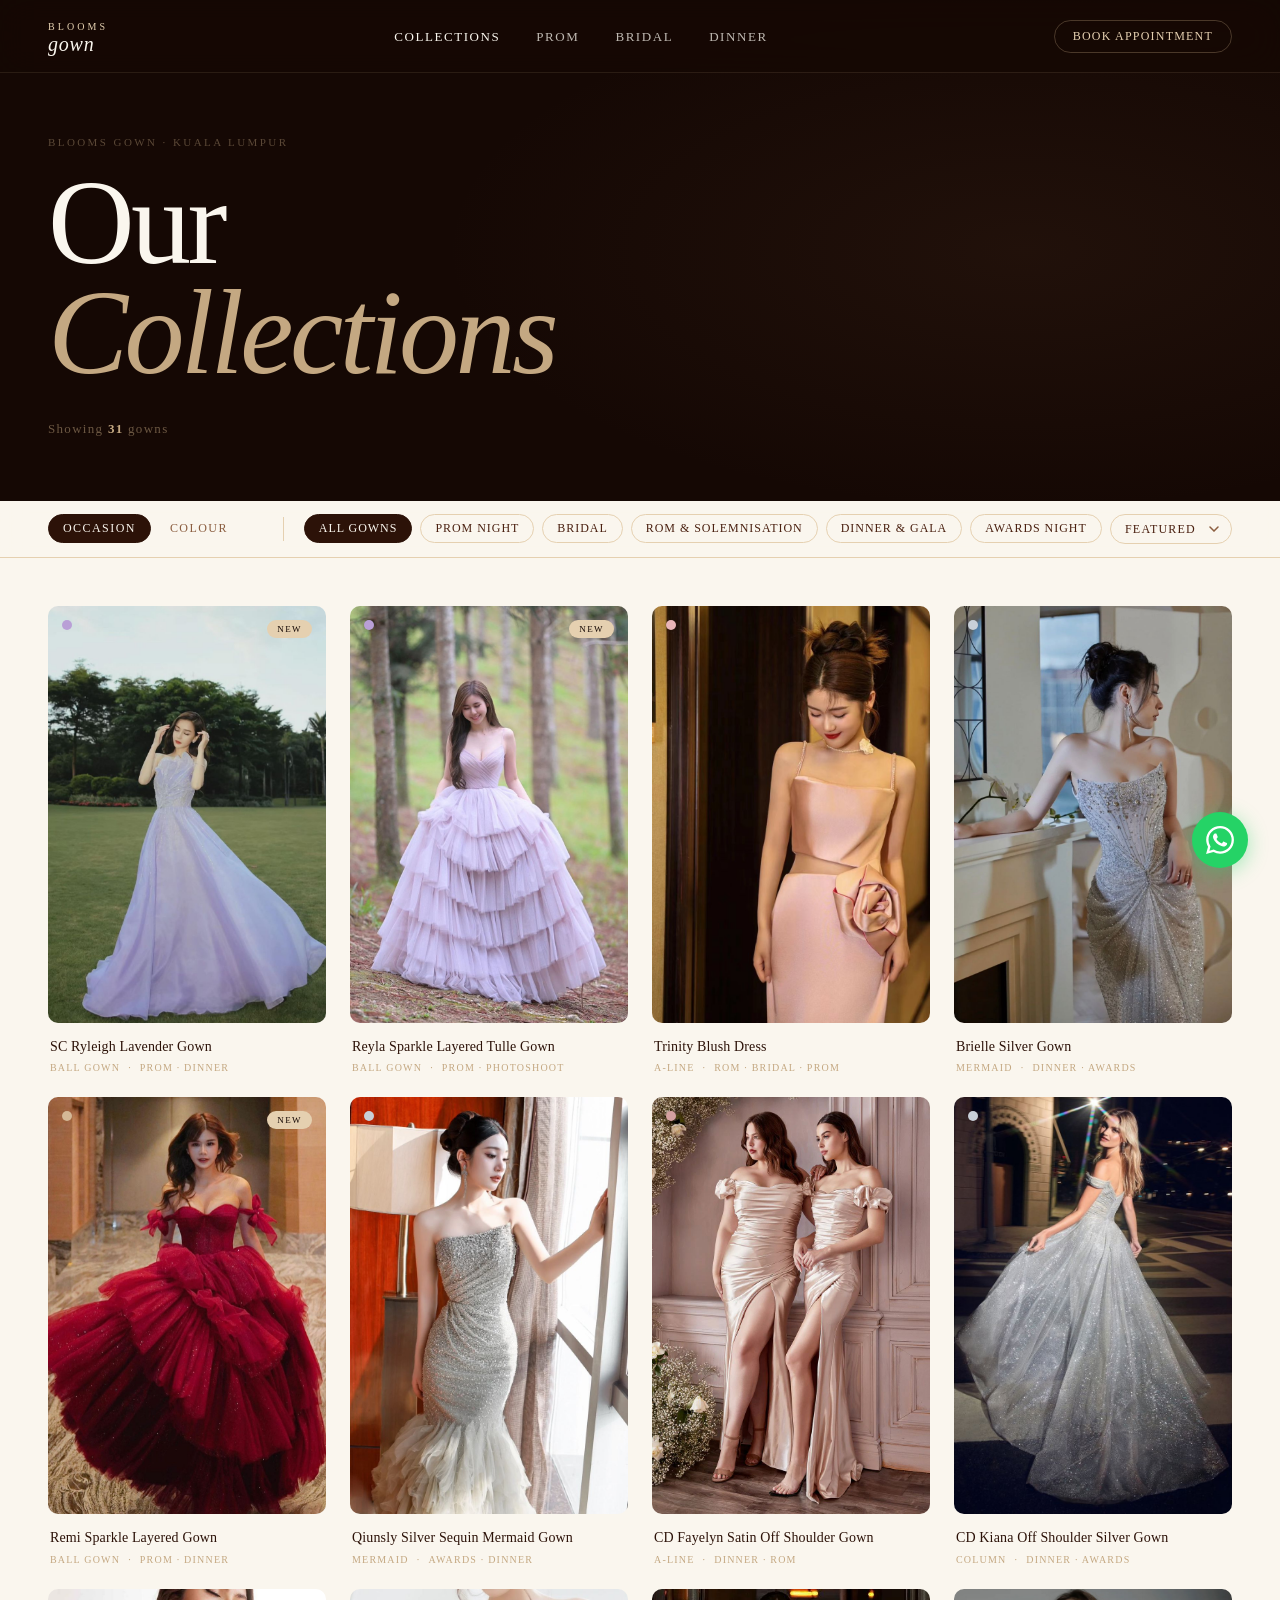
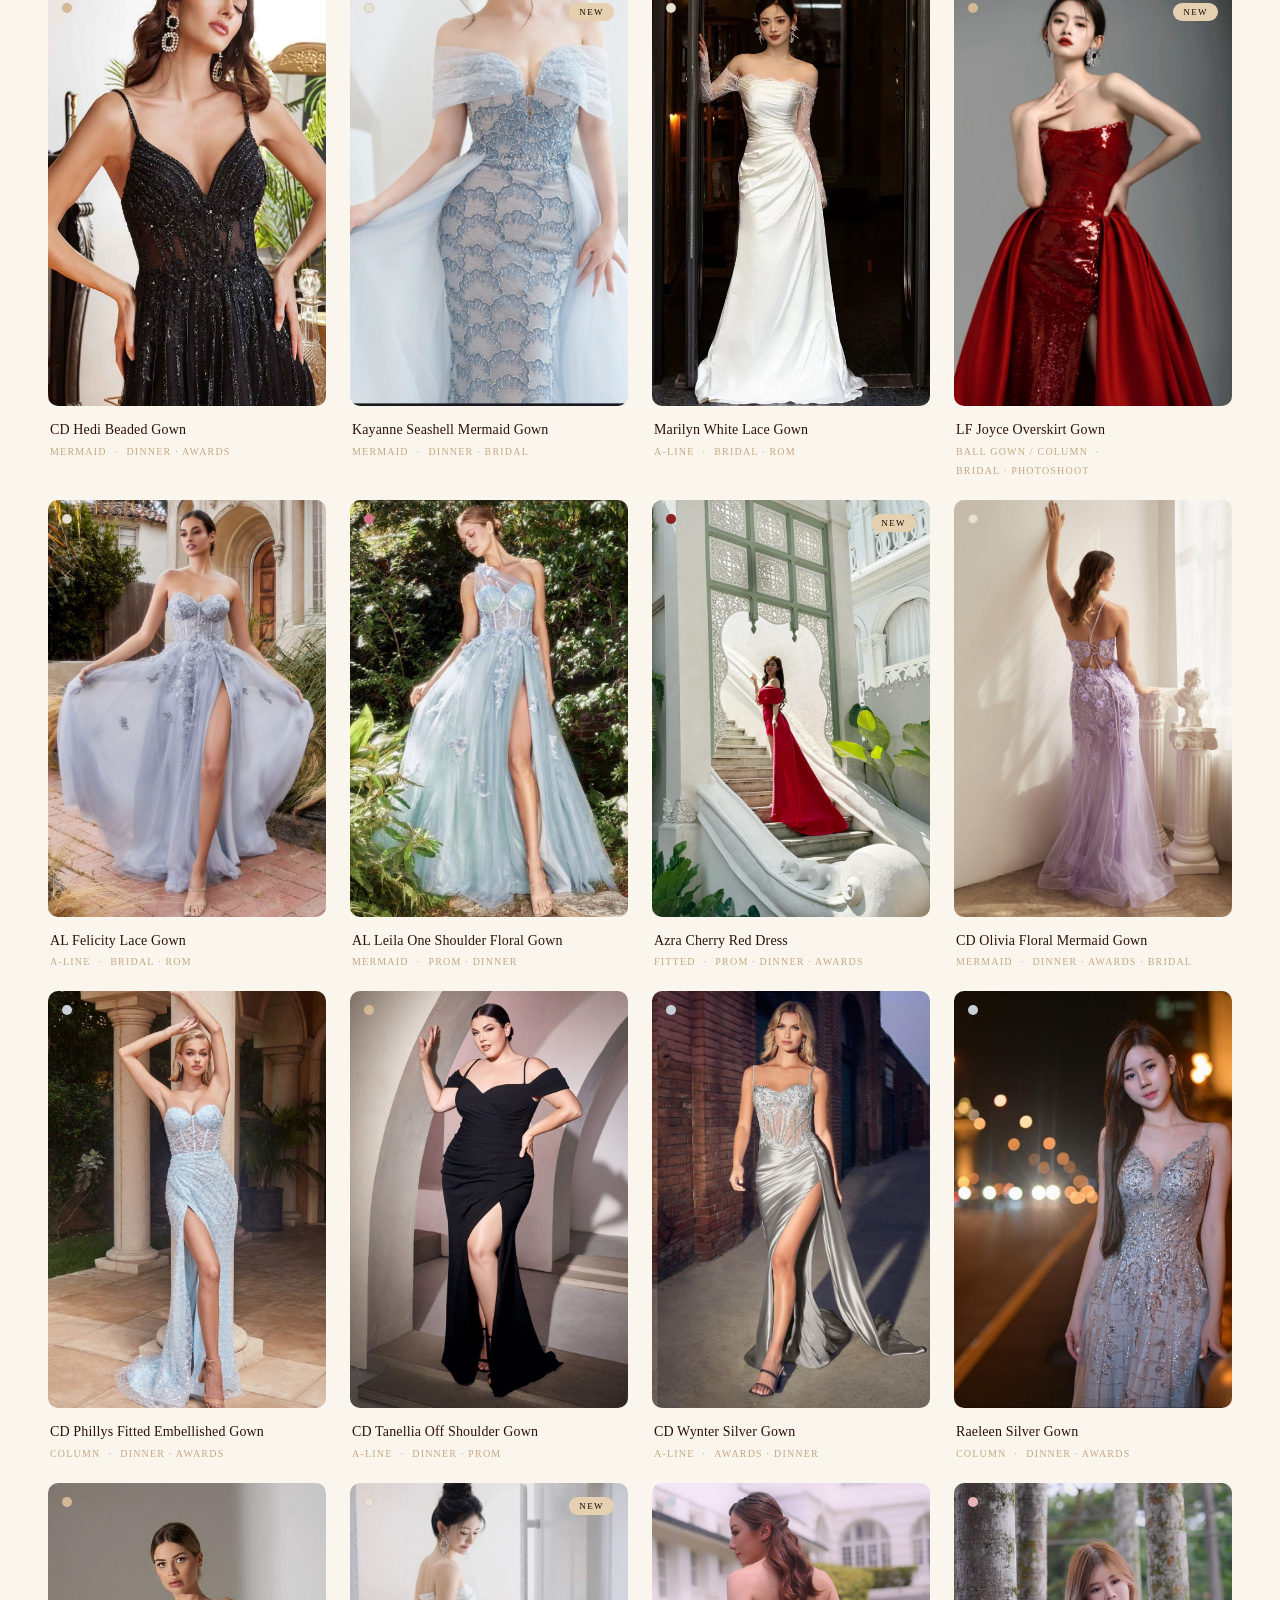
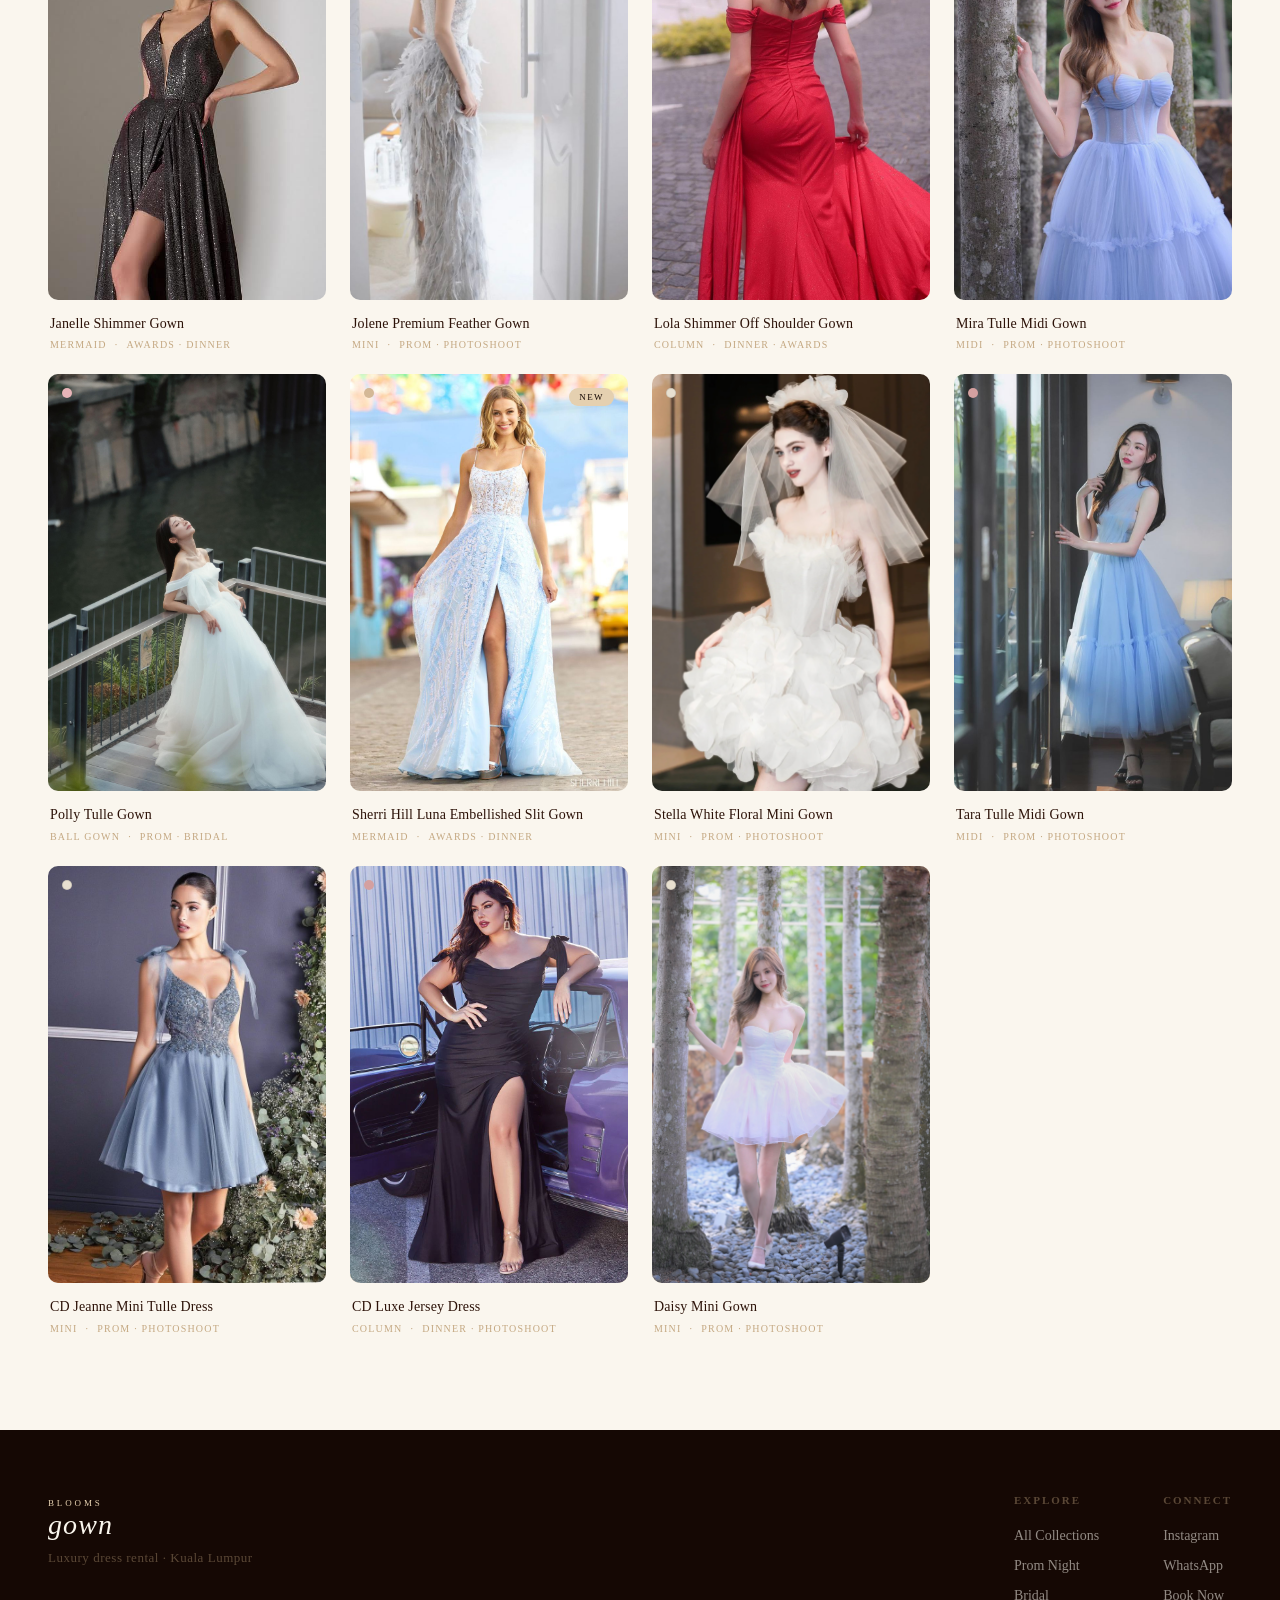
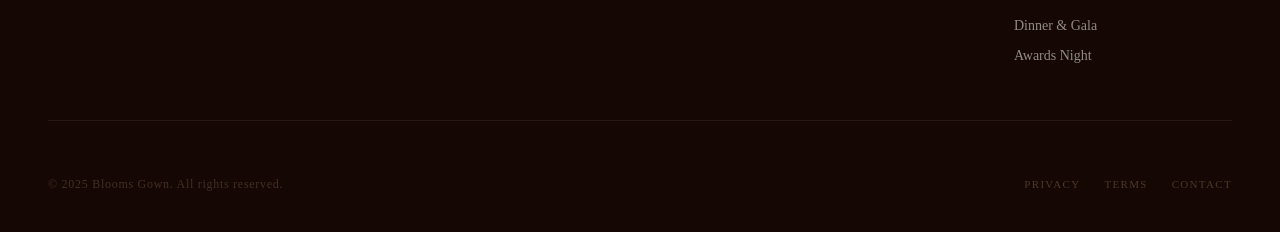
==== collections.html @ 6357ce5d "Launch Blooms Gown website — full rebuild - Complete 3-page website: index, collections, product - 3" ====
<!DOCTYPE html>
<html lang="en">
<head>
  <meta charset="UTF-8">
  <meta name="viewport" content="width=device-width, initial-scale=1.0">
  <title>Collections — Blooms Gown</title>
  <meta name="description" content="Browse 400+ designer gowns for rental in Kuala Lumpur. Filter by occasion and colour. Prom, Bridal, ROM, Dinner, Awards & Photoshoot.">
  <link rel="preconnect" href="https://fonts.cdnfonts.com">
  <link href="https://fonts.cdnfonts.com/css/tex-gyre-termes" rel="stylesheet">
  <script src="data/products.js"></script>
  <style>
    *, *::before, *::after { box-sizing: border-box; margin: 0; padding: 0; }

    :root {
      --ivory: #FAF6EE;
      --cream: #F2E8D5;
      --sand: #E5D0B0;
      --taupe: #C4A882;
      --text: #1A0C06;
      --head: #2C1208;
      --sub: #4A2010;
      --accent: #8B5E40;
      --dark: #150804;
      --font: 'TeX Gyre Termes', 'Times New Roman', serif;
      --ease-snap: cubic-bezier(.16,1,.3,1);
      --ease-smooth: cubic-bezier(.4,0,.2,1);
      --nav-h: 72px;
    }

    html { scroll-behavior: smooth; }
    body { font-family: var(--font); background: var(--ivory); color: var(--text); overflow-x: hidden; -webkit-font-smoothing: antialiased; }
    img { display: block; max-width: 100%; }
    a { color: inherit; text-decoration: none; }
    button { font-family: var(--font); cursor: pointer; border: none; background: none; }
    ::-webkit-scrollbar { width: 4px; }
    ::-webkit-scrollbar-track { background: var(--dark); }
    ::-webkit-scrollbar-thumb { background: var(--accent); border-radius: 2px; }

    /* ═══════ NAV ═══════ */
    .nav {
      position: fixed; top: 0; left: 0; right: 0; z-index: 100;
      height: var(--nav-h);
      display: flex; align-items: center; justify-content: space-between;
      padding: 0 48px;
      background: rgba(21,8,4,0.88);
      backdrop-filter: blur(18px) saturate(1.4);
      -webkit-backdrop-filter: blur(18px) saturate(1.4);
      box-shadow: 0 1px 0 rgba(196,168,130,0.12);
    }
    .nav-logo { display: flex; flex-direction: column; line-height: 1; gap: 1px; }
    .nav-logo .logo-blooms { font-size: 14px; font-variant: small-caps; letter-spacing: 0.22em; color: var(--sand); text-transform: lowercase; }
    .nav-logo .logo-gown { font-size: 20px; font-style: italic; color: var(--ivory); letter-spacing: 0.04em; }
    .nav-links { display: flex; gap: 36px; list-style: none; }
    .nav-links a { font-size: 13px; letter-spacing: 0.12em; color: rgba(250,246,238,0.75); transition: color 0.25s; text-transform: uppercase; }
    .nav-links a:hover, .nav-links a.active { color: var(--ivory); }
    .nav-actions { display: flex; align-items: center; gap: 20px; }
    .nav-wa { display: flex; align-items: center; gap: 8px; font-size: 12px; letter-spacing: 0.1em; color: var(--sand); text-transform: uppercase; border: 1px solid rgba(196,168,130,0.3); padding: 8px 18px; border-radius: 100px; transition: all 0.3s var(--ease-smooth); }
    .nav-wa:hover { background: rgba(196,168,130,0.1); border-color: var(--taupe); color: var(--ivory); }
    .nav-burger { display: none; flex-direction: column; gap: 5px; padding: 8px; cursor: pointer; }
    .nav-burger span { display: block; width: 22px; height: 1.5px; background: var(--ivory); transition: all 0.35s var(--ease-snap); transform-origin: center; }
    .nav-burger.open span:nth-child(1) { transform: translateY(6.5px) rotate(45deg); }
    .nav-burger.open span:nth-child(2) { opacity: 0; transform: scaleX(0); }
    .nav-burger.open span:nth-child(3) { transform: translateY(-6.5px) rotate(-45deg); }

    /* DRAWER */
    .drawer { position: fixed; inset: 0; z-index: 99; background: var(--dark); display: flex; flex-direction: column; justify-content: center; padding: 48px; opacity: 0; pointer-events: none; transition: opacity 0.45s var(--ease-snap); }
    .drawer.open { opacity: 1; pointer-events: all; }
    .drawer nav { display: flex; flex-direction: column; gap: 8px; }
    .drawer nav a { font-size: clamp(36px,7vw,64px); font-style: italic; color: var(--ivory); letter-spacing: -0.01em; line-height: 1.15; opacity: 0; transform: translateY(24px); transition: opacity 0.45s var(--ease-snap), transform 0.45s var(--ease-snap), color 0.2s; }
    .drawer nav a:hover { color: var(--taupe); }
    .drawer.open nav a { opacity: 1; transform: translateY(0); }
    .drawer.open nav a:nth-child(1) { transition-delay: 0.08s; }
    .drawer.open nav a:nth-child(2) { transition-delay: 0.13s; }
    .drawer.open nav a:nth-child(3) { transition-delay: 0.18s; }
    .drawer.open nav a:nth-child(4) { transition-delay: 0.23s; }
    .drawer.open nav a:nth-child(5) { transition-delay: 0.28s; }
    .drawer.open nav a:nth-child(6) { transition-delay: 0.33s; }
    .drawer-footer { position: absolute; bottom: 48px; left: 48px; font-size: 12px; letter-spacing: 0.15em; color: rgba(250,246,238,0.35); text-transform: uppercase; }

    /* ═══════ PAGE HEADER ═══════ */
    .page-header {
      padding-top: calc(var(--nav-h) + 64px);
      padding-bottom: 64px;
      padding-left: 48px;
      padding-right: 48px;
      background: var(--dark);
      position: relative;
      overflow: hidden;
    }
    .page-header::before {
      content: '';
      position: absolute;
      inset: 0;
      background: radial-gradient(ellipse 70% 80% at 80% 50%, rgba(139,94,64,0.1), transparent 65%);
      pointer-events: none;
    }
    .page-header-inner { position: relative; }
    .page-eyebrow { font-size: 11px; letter-spacing: 0.22em; text-transform: uppercase; color: rgba(196,168,130,0.4); margin-bottom: 20px; display: block; }
    .page-title { font-size: clamp(52px,10vw,120px); font-weight: 400; color: var(--ivory); letter-spacing: -0.03em; line-height: 0.92; }
    .page-title .line { overflow: hidden; display: block; }
    .page-title .line-inner { display: block; animation: lineReveal 0.9s var(--ease-snap) forwards; }
    .page-title .line:nth-child(1) .line-inner { animation-delay: 0.1s; }
    .page-title .line:nth-child(2) .line-inner { animation-delay: 0.22s; font-style: italic; color: var(--taupe); }
    @keyframes lineReveal { from { transform: translateY(110%); } to { transform: translateY(0); } }

    .page-header-meta {
      display: flex;
      align-items: center;
      justify-content: space-between;
      margin-top: 32px;
    }
    .count-display { font-size: 13px; letter-spacing: 0.1em; color: rgba(196,168,130,0.5); }
    .count-display strong { color: var(--taupe); }

    /* ═══════ FILTER BAR ═══════ */
    .filter-bar {
      position: sticky;
      top: var(--nav-h);
      z-index: 50;
      background: rgba(250,246,238,0.95);
      backdrop-filter: blur(12px);
      -webkit-backdrop-filter: blur(12px);
      border-bottom: 1px solid var(--sand);
      padding: 0 48px;
    }

    .filter-inner {
      display: flex;
      align-items: center;
      gap: 0;
      height: 56px;
      overflow-x: auto;
      scrollbar-width: none;
    }
    .filter-inner::-webkit-scrollbar { display: none; }

    .filter-axis {
      display: flex;
      align-items: center;
      gap: 4px;
      margin-right: 20px;
      flex-shrink: 0;
    }
    .axis-btn {
      font-size: 12px;
      letter-spacing: 0.12em;
      text-transform: uppercase;
      color: var(--accent);
      padding: 6px 14px;
      border-radius: 100px;
      background: transparent;
      border: 1px solid transparent;
      cursor: pointer;
      transition: all 0.25s var(--ease-smooth);
      font-family: var(--font);
    }
    .axis-btn.active {
      background: var(--head);
      color: var(--ivory);
      border-color: var(--head);
    }

    .filter-divider { width: 1px; height: 24px; background: var(--sand); margin: 0 20px; flex-shrink: 0; }

    .filter-chips {
      display: flex;
      gap: 8px;
      align-items: center;
      flex: 1;
      overflow-x: auto;
      scrollbar-width: none;
    }
    .filter-chips::-webkit-scrollbar { display: none; }

    .chip {
      display: flex;
      align-items: center;
      gap: 6px;
      font-size: 12px;
      letter-spacing: 0.08em;
      text-transform: uppercase;
      color: var(--sub);
      padding: 6px 14px;
      border-radius: 100px;
      background: transparent;
      border: 1px solid var(--sand);
      cursor: pointer;
      white-space: nowrap;
      font-family: var(--font);
      transition: all 0.25s var(--ease-smooth);
    }
    .chip:hover { border-color: var(--taupe); color: var(--head); }
    .chip.active { background: var(--head); color: var(--ivory); border-color: var(--head); }

    .chip-dot { width: 8px; height: 8px; border-radius: 50%; flex-shrink: 0; }

    .filter-sort {
      margin-left: auto;
      flex-shrink: 0;
    }
    .sort-select {
      font-family: var(--font);
      font-size: 12px;
      letter-spacing: 0.1em;
      text-transform: uppercase;
      color: var(--sub);
      background: transparent;
      border: 1px solid var(--sand);
      border-radius: 100px;
      padding: 7px 32px 7px 14px;
      cursor: pointer;
      appearance: none;
      -webkit-appearance: none;
      background-image: url("data:image/svg+xml,%3Csvg xmlns='http://www.w3.org/2000/svg' width='10' height='6' viewBox='0 0 10 6'%3E%3Cpath d='M1 1l4 4 4-4' stroke='%238B5E40' stroke-width='1.5' fill='none' stroke-linecap='round'/%3E%3C/svg%3E");
      background-repeat: no-repeat;
      background-position: right 12px center;
      transition: border-color 0.2s;
    }
    .sort-select:focus { outline: none; border-color: var(--taupe); }

    /* ═══════ COLLECTION GRID ═══════ */
    .collection-section { padding: 48px 48px 96px; }

    .product-grid {
      display: grid;
      grid-template-columns: repeat(4, 1fr);
      gap: 24px;
    }

    .product-card {
      display: block;
      cursor: pointer;
      transition: opacity 0.5s var(--ease-smooth), transform 0.5s var(--ease-smooth);
    }
    .product-card.dimmed { opacity: 0.38; }
    .product-card.entering { animation: cardEnter 0.6s var(--ease-snap) both; }
    @keyframes cardEnter { from { opacity: 0; transform: translateY(24px); } to { opacity: 1; transform: translateY(0); } }

    .card-img-wrap { position: relative; border-radius: 10px; overflow: hidden; aspect-ratio: 2/3; background: var(--sand); }
    .card-img { width: 100%; height: 100%; object-fit: cover; transition: transform 0.6s var(--ease-smooth); }
    .product-card:not(.dimmed):hover .card-img { transform: scale(1.05); }
    .card-overlay { position: absolute; inset: 0; background: rgba(21,8,4,0.5); display: flex; align-items: center; justify-content: center; opacity: 0; transition: opacity 0.35s var(--ease-smooth); }
    .product-card:not(.dimmed):hover .card-overlay { opacity: 1; }
    .card-overlay-text { font-size: 13px; letter-spacing: 0.12em; text-transform: uppercase; color: var(--ivory); }

    .card-dot { position: absolute; top: 14px; left: 14px; width: 10px; height: 10px; border-radius: 50%; }
    .co-lavender  { background: #b99fd6; }
    .co-blush     { background: #e8b4b8; }
    .co-silver    { background: #c8cfd8; }
    .co-champagne { background: #d4b896; }
    .co-pearl     { background: #e8e0d0; border: 1px solid rgba(0,0,0,0.1); }
    .co-dustypink { background: #d4a0a0; }
    .co-burgundy  { background: #8b2020; }
    .co-rose      { background: #d4708a; }
    .co-floral    { background: linear-gradient(135deg,#e8b4b8,#d4708a); }

    .card-badge { position: absolute; top: 14px; right: 14px; font-size: 9px; letter-spacing: 0.16em; text-transform: uppercase; color: var(--dark); background: var(--sand); padding: 4px 10px; border-radius: 100px; }
    .card-meta { padding: 14px 2px 0; }
    .card-name { font-size: 14px; color: var(--head); letter-spacing: 0.01em; line-height: 1.4; margin-bottom: 6px; }
    .card-tags { display: flex; gap: 8px; flex-wrap: wrap; }
    .card-tag { font-size: 10px; letter-spacing: 0.12em; text-transform: uppercase; color: var(--taupe); }

    /* empty state */
    .empty-state { grid-column: 1/-1; text-align: center; padding: 80px 20px; }
    .empty-state h3 { font-size: 24px; color: var(--head); font-weight: 400; margin-bottom: 12px; }
    .empty-state p { font-size: 15px; font-style: italic; color: var(--accent); }

    /* ═══════ FOOTER ═══════ */
    .footer { background: var(--dark); padding: 64px 48px 40px; }
    .footer-top { display: flex; align-items: flex-start; justify-content: space-between; gap: 40px; margin-bottom: 56px; padding-bottom: 56px; border-bottom: 1px solid rgba(196,168,130,0.1); }
    .footer-logo .logo-blooms { display: block; font-size: 13px; font-variant: small-caps; letter-spacing: 0.22em; color: var(--sand); text-transform: lowercase; }
    .footer-logo .logo-gown { display: block; font-size: 28px; font-style: italic; color: var(--ivory); letter-spacing: 0.04em; line-height: 1.1; }
    .footer-tagline { font-size: 13px; color: rgba(196,168,130,0.4); margin-top: 10px; letter-spacing: 0.04em; }
    .footer-links { display: flex; gap: 64px; }
    .footer-col h4 { font-size: 11px; letter-spacing: 0.18em; text-transform: uppercase; color: rgba(196,168,130,0.4); margin-bottom: 20px; }
    .footer-col ul { list-style: none; display: flex; flex-direction: column; gap: 12px; }
    .footer-col ul a { font-size: 14px; color: rgba(250,246,238,0.55); transition: color 0.2s; }
    .footer-col ul a:hover { color: var(--ivory); }
    .footer-bottom { display: flex; align-items: center; justify-content: space-between; gap: 20px; }
    .footer-copy { font-size: 12px; color: rgba(196,168,130,0.25); letter-spacing: 0.06em; }
    .footer-bottom-links { display: flex; gap: 24px; }
    .footer-bottom-links a { font-size: 11px; letter-spacing: 0.12em; text-transform: uppercase; color: rgba(196,168,130,0.3); transition: color 0.2s; }
    .footer-bottom-links a:hover { color: var(--taupe); }

    /* ═══════ WA FLOAT ═══════ */
    .wa-float { position: fixed; bottom: 32px; right: 32px; z-index: 90; width: 56px; height: 56px; border-radius: 50%; background: #25D366; display: flex; align-items: center; justify-content: center; box-shadow: 0 4px 20px rgba(37,211,102,0.4); transition: transform 0.3s var(--ease-snap), box-shadow 0.3s var(--ease-snap); }
    .wa-float:hover { transform: scale(1.1) translateY(-2px); box-shadow: 0 8px 28px rgba(37,211,102,0.5); }
    .wa-float svg { width: 28px; height: 28px; fill: white; }

    /* ═══════ RESPONSIVE ═══════ */
    @media (max-width: 1200px) { .product-grid { grid-template-columns: repeat(3,1fr); } }
    @media (max-width: 1024px) { .product-grid { grid-template-columns: repeat(3,1fr); } }
    @media (max-width: 768px) {
      :root { --nav-h: 60px; }
      .nav { padding: 0 20px; }
      .nav-links, .nav-wa { display: none; }
      .nav-burger { display: flex; }
      .page-header { padding-left: 20px; padding-right: 20px; }
      .filter-bar { padding: 0 20px; }
      .collection-section { padding: 32px 20px 64px; }
      .product-grid { grid-template-columns: repeat(2,1fr); gap: 12px; }
      .footer { padding: 48px 20px 32px; }
      .footer-top { flex-direction: column; }
      .footer-links { flex-direction: column; gap: 32px; }
      .footer-bottom { flex-direction: column; align-items: flex-start; }
    }
    @media (max-width: 480px) {
      .product-grid { grid-template-columns: repeat(2,1fr); gap: 10px; }
    }
  </style>
</head>
<body>

  <!-- NAV -->
  <header class="nav" id="nav" role="banner">
    <a href="index.html" class="nav-logo" aria-label="Blooms Gown Home">
      <span class="logo-blooms">Blooms</span>
      <span class="logo-gown">gown</span>
    </a>
    <ul class="nav-links">
      <li><a href="collections.html" class="active">Collections</a></li>
      <li><a href="collections.html?occasion=prom">Prom</a></li>
      <li><a href="collections.html?occasion=bridal">Bridal</a></li>
      <li><a href="collections.html?occasion=dinner">Dinner</a></li>
    </ul>
    <div class="nav-actions">
      <a href="https://wa.link/bloomsgown" target="_blank" rel="noopener" class="nav-wa">Book Appointment</a>
      <button class="nav-burger" id="navBurger" aria-label="Open menu" aria-expanded="false">
        <span></span><span></span><span></span>
      </button>
    </div>
  </header>

  <!-- DRAWER -->
  <div class="drawer" id="drawer" role="dialog" aria-label="Navigation menu">
    <nav>
      <a href="collections.html">Collections</a>
      <a href="collections.html?occasion=prom">Prom Night</a>
      <a href="collections.html?occasion=bridal">Bridal</a>
      <a href="collections.html?occasion=dinner">Dinner &amp; Gala</a>
      <a href="collections.html?occasion=awards">Awards Night</a>
      <a href="https://wa.link/bloomsgown" target="_blank" rel="noopener">Book Appointment &#8599;</a>
    </nav>
    <p class="drawer-footer">Blooms Gown · Kuala Lumpur</p>
  </div>

  <!-- PAGE HEADER -->
  <section class="page-header" aria-labelledby="page-title">
    <div class="page-header-inner">
      <span class="page-eyebrow">Blooms Gown · Kuala Lumpur</span>
      <h1 class="page-title" id="page-title">
        <span class="line"><span class="line-inner">Our</span></span>
        <span class="line"><span class="line-inner">Collections</span></span>
      </h1>
      <div class="page-header-meta">
        <p class="count-display" id="countDisplay">Showing <strong id="countNum">31</strong> gowns</p>
      </div>
    </div>
  </section>

  <!-- FILTER BAR -->
  <div class="filter-bar" role="search" aria-label="Filter gowns">
    <div class="filter-inner">
      <!-- Axis Tabs -->
      <div class="filter-axis">
        <button class="axis-btn active" data-axis="occasion" aria-pressed="true">Occasion</button>
        <button class="axis-btn" data-axis="colour" aria-pressed="false">Colour</button>
      </div>

      <div class="filter-divider" aria-hidden="true"></div>

      <!-- Occasion Chips -->
      <div class="filter-chips" id="occasionChips" role="group" aria-label="Filter by occasion">
        <button class="chip active" data-occasion="all">All Gowns</button>
        <button class="chip" data-occasion="prom">Prom Night</button>
        <button class="chip" data-occasion="bridal">Bridal</button>
        <button class="chip" data-occasion="rom">ROM &amp; Solemnisation</button>
        <button class="chip" data-occasion="dinner">Dinner &amp; Gala</button>
        <button class="chip" data-occasion="awards">Awards Night</button>
        <button class="chip" data-occasion="photoshoot">Photoshoot</button>
      </div>

      <!-- Colour Chips (hidden initially) -->
      <div class="filter-chips" id="colourChips" role="group" aria-label="Filter by colour" style="display:none">
        <button class="chip active" data-colour="all">All</button>
        <button class="chip" data-colour="lavender"><span class="chip-dot" style="background:#b99fd6"></span>Lavender</button>
        <button class="chip" data-colour="silver"><span class="chip-dot" style="background:#c8cfd8"></span>Silver</button>
        <button class="chip" data-colour="blush"><span class="chip-dot" style="background:#e8b4b8"></span>Blush</button>
        <button class="chip" data-colour="champagne"><span class="chip-dot" style="background:#d4b896"></span>Champagne</button>
        <button class="chip" data-colour="pearl"><span class="chip-dot" style="background:#e8e0d0;border:1px solid rgba(0,0,0,0.15)"></span>White &amp; Pearl</button>
        <button class="chip" data-colour="burgundy"><span class="chip-dot" style="background:#8b2020"></span>Red</button>
        <button class="chip" data-colour="floral"><span class="chip-dot" style="background:linear-gradient(135deg,#e8b4b8,#d4708a)"></span>Floral</button>
        <button class="chip" data-colour="dustypink"><span class="chip-dot" style="background:#d4a0a0"></span>Dusty Rose</button>
      </div>

      <!-- Sort -->
      <div class="filter-sort">
        <select class="sort-select" id="sortSelect" aria-label="Sort gowns">
          <option value="featured">Featured</option>
          <option value="new">New First</option>
          <option value="az">A – Z</option>
          <option value="za">Z – A</option>
        </select>
      </div>
    </div>
  </div>

  <!-- COLLECTION GRID -->
  <main>
    <section class="collection-section">
      <div class="product-grid" id="productGrid" aria-label="Gown collection"></div>
    </section>
  </main>

  <!-- FOOTER -->
  <footer class="footer" role="contentinfo">
    <div class="footer-top">
      <div>
        <a href="index.html" class="footer-logo" aria-label="Blooms Gown">
          <span class="logo-blooms">Blooms</span>
          <span class="logo-gown">gown</span>
        </a>
        <p class="footer-tagline">Luxury dress rental · Kuala Lumpur</p>
      </div>
      <div class="footer-links">
        <div class="footer-col">
          <h4>Explore</h4>
          <ul>
            <li><a href="collections.html">All Collections</a></li>
            <li><a href="collections.html?occasion=prom">Prom Night</a></li>
            <li><a href="collections.html?occasion=bridal">Bridal</a></li>
            <li><a href="collections.html?occasion=dinner">Dinner &amp; Gala</a></li>
            <li><a href="collections.html?occasion=awards">Awards Night</a></li>
          </ul>
        </div>
        <div class="footer-col">
          <h4>Connect</h4>
          <ul>
            <li><a href="https://instagram.com/blooms.gown" target="_blank" rel="noopener">Instagram</a></li>
            <li><a href="https://wa.link/bloomsgown" target="_blank" rel="noopener">WhatsApp</a></li>
            <li><a href="https://wa.link/bloomsgown" target="_blank" rel="noopener">Book Now</a></li>
          </ul>
        </div>
      </div>
    </div>
    <div class="footer-bottom">
      <p class="footer-copy">&#169; 2025 Blooms Gown. All rights reserved.</p>
      <div class="footer-bottom-links">
        <a href="#">Privacy</a>
        <a href="#">Terms</a>
        <a href="https://wa.link/bloomsgown" target="_blank" rel="noopener">Contact</a>
      </div>
    </div>
  </footer>

  <!-- WA FLOAT -->
  <a href="https://wa.link/bloomsgown" target="_blank" rel="noopener" class="wa-float" aria-label="Chat on WhatsApp">
    <svg viewBox="0 0 24 24" xmlns="http://www.w3.org/2000/svg" aria-hidden="true">
      <path d="M17.472 14.382c-.297-.149-1.758-.867-2.03-.967-.273-.099-.471-.148-.67.15-.197.297-.767.966-.94 1.164-.173.199-.347.223-.644.075-.297-.15-1.255-.463-2.39-1.475-.883-.788-1.48-1.761-1.653-2.059-.173-.297-.018-.458.13-.606.134-.133.298-.347.446-.52.149-.174.198-.298.298-.497.099-.198.05-.371-.025-.52-.075-.149-.669-1.612-.916-2.207-.242-.579-.487-.5-.669-.51-.173-.008-.371-.01-.57-.01-.198 0-.52.074-.792.372-.272.297-1.04 1.016-1.04 2.479 0 1.462 1.065 2.875 1.213 3.074.149.198 2.096 3.2 5.077 4.487.709.306 1.262.489 1.694.625.712.227 1.36.195 1.871.118.571-.085 1.758-.719 2.006-1.413.248-.694.248-1.289.173-1.413-.074-.124-.272-.198-.57-.347m-5.421 7.403h-.004a9.87 9.87 0 01-5.031-1.378l-.361-.214-3.741.982.998-3.648-.235-.374a9.86 9.86 0 01-1.51-5.26c.001-5.45 4.436-9.884 9.888-9.884 2.64 0 5.122 1.03 6.988 2.898a9.825 9.825 0 012.893 6.994c-.003 5.45-4.437 9.884-9.885 9.884m8.413-18.297A11.815 11.815 0 0012.05 0C5.495 0 .16 5.335.157 11.892c0 2.096.547 4.142 1.588 5.945L.057 24l6.305-1.654a11.882 11.882 0 005.683 1.448h.005c6.554 0 11.89-5.335 11.893-11.893a11.821 11.821 0 00-3.48-8.413z"/>
    </svg>
  </a>

  <script>
    // ── DRAWER ──
    const burger = document.getElementById('navBurger');
    const drawer = document.getElementById('drawer');
    let drawerOpen = false;
    function toggleDrawer(s) {
      drawerOpen = s;
      burger.classList.toggle('open', s);
      drawer.classList.toggle('open', s);
      burger.setAttribute('aria-expanded', s);
      document.body.style.overflow = s ? 'hidden' : '';
    }
    burger.addEventListener('click', () => toggleDrawer(!drawerOpen));
    drawer.addEventListener('click', e => { if (e.target === drawer) toggleDrawer(false); });
    document.addEventListener('keydown', e => { if (e.key === 'Escape' && drawerOpen) toggleDrawer(false); });

    // ── STATE ──
    const occMap = { prom:'Prom', bridal:'Bridal', rom:'ROM', dinner:'Dinner', awards:'Awards', photoshoot:'Photoshoot' };
    let currentAxis = 'occasion';
    let activeOccasion = 'all';
    let activeColour = 'all';
    let currentSort = 'featured';

    // ── URL PARAMS ──
    const params = new URLSearchParams(window.location.search);
    const urlOcc = params.get('occasion');
    const urlColour = params.get('colour');
    if (urlOcc) { activeOccasion = urlOcc; }
    if (urlColour) { activeColour = urlColour; currentAxis = 'colour'; }

    // ── AXIS TABS ──
    const axisBtns = document.querySelectorAll('.axis-btn');
    const occasionChips = document.getElementById('occasionChips');
    const colourChips = document.getElementById('colourChips');

    axisBtns.forEach(btn => {
      btn.addEventListener('click', () => {
        currentAxis = btn.dataset.axis;
        axisBtns.forEach(b => { b.classList.remove('active'); b.setAttribute('aria-pressed','false'); });
        btn.classList.add('active');
        btn.setAttribute('aria-pressed','true');
        if (currentAxis === 'occasion') {
          occasionChips.style.display = 'flex';
          colourChips.style.display = 'none';
        } else {
          occasionChips.style.display = 'none';
          colourChips.style.display = 'flex';
        }
        renderGrid();
      });
    });

    // ── OCCASION CHIPS ──
    document.querySelectorAll('#occasionChips .chip').forEach(chip => {
      chip.addEventListener('click', () => {
        activeOccasion = chip.dataset.occasion;
        document.querySelectorAll('#occasionChips .chip').forEach(c => c.classList.remove('active'));
        chip.classList.add('active');
        renderGrid();
      });
    });

    // ── COLOUR CHIPS ──
    document.querySelectorAll('#colourChips .chip').forEach(chip => {
      chip.addEventListener('click', () => {
        activeColour = chip.dataset.colour;
        document.querySelectorAll('#colourChips .chip').forEach(c => c.classList.remove('active'));
        chip.classList.add('active');
        renderGrid();
      });
    });

    // ── SORT ──
    document.getElementById('sortSelect').addEventListener('change', e => {
      currentSort = e.target.value;
      renderGrid();
    });

    // ── FILTER LOGIC ──
    function isMatch(p) {
      if (currentAxis === 'occasion') {
        if (activeOccasion === 'all') return true;
        return p.occasions.includes(activeOccasion);
      } else {
        if (activeColour === 'all') return true;
        return p.colorKey === activeColour;
      }
    }

    function getSorted(products) {
      const arr = [...products];
      if (currentSort === 'new') return arr.sort((a,b) => (b.isNew?1:0) - (a.isNew?1:0) || a.order - b.order);
      if (currentSort === 'az') return arr.sort((a,b) => a.name.localeCompare(b.name));
      if (currentSort === 'za') return arr.sort((a,b) => b.name.localeCompare(a.name));
      return arr.sort((a,b) => a.order - b.order);
    }

    // ── RENDER ──
    const grid = document.getElementById('productGrid');
    const countNum = document.getElementById('countNum');

    function buildCard(p, matched) {
      const img = p.images[0] || '';
      const occ = p.occasions.map(k => occMap[k] || k).join(' · ');
      const a = document.createElement('a');
      a.className = 'product-card' + (matched ? '' : ' dimmed');
      a.href = 'product.html?id=' + p.id;
      a.dataset.id = p.id;
      a.setAttribute('aria-label', p.name);
      a.innerHTML =
        '<div class="card-img-wrap">' +
          '<img class="card-img" src="images/' + img + '" alt="' + p.name + '" loading="lazy">' +
          '<div class="card-dot ' + p.dot + '" aria-hidden="true"></div>' +
          (p.isNew ? '<span class="card-badge">New</span>' : '') +
          '<div class="card-overlay" aria-hidden="true"><span class="card-overlay-text">View Gown &#8594;</span></div>' +
        '</div>' +
        '<div class="card-meta">' +
          '<p class="card-name">' + p.name + '</p>' +
          '<div class="card-tags"><span class="card-tag">' + p.silhouette + '</span><span class="card-tag"> · </span><span class="card-tag">' + occ + '</span></div>' +
        '</div>';
      return a;
    }

    function renderGrid() {
      const sorted = getSorted(window.PRODUCTS);
      const matched = sorted.filter(p => isMatch(p));
      const unmatched = sorted.filter(p => !isMatch(p));

      // Update count
      countNum.textContent = matched.length;

      // Smart sort: matched first, then unmatched (dimmed)
      const ordered = [...matched, ...unmatched];

      // Animate reorder via DOM rebuild with stagger
      // Remove existing cards
      while (grid.firstChild) grid.removeChild(grid.firstChild);

      if (matched.length === 0) {
        const empty = document.createElement('div');
        empty.className = 'empty-state';
        empty.innerHTML = '<h3>No gowns found</h3><p>Try a different filter or browse all gowns.</p>';
        grid.appendChild(empty);
        return;
      }

      ordered.forEach((p, i) => {
        const isMatched = matched.includes(p);
        const card = buildCard(p, isMatched);
        if (isMatched) {
          card.style.animationDelay = (i * 0.04) + 's';
          card.classList.add('entering');
        }
        grid.appendChild(card);
      });
    }

    // ── INIT ──
    // Apply URL params to UI
    if (urlOcc) {
      document.querySelectorAll('#occasionChips .chip').forEach(c => {
        c.classList.toggle('active', c.dataset.occasion === urlOcc);
      });
    }
    if (urlColour) {
      currentAxis = 'colour';
      axisBtns.forEach(b => {
        b.classList.toggle('active', b.dataset.axis === 'colour');
        b.setAttribute('aria-pressed', b.dataset.axis === 'colour' ? 'true' : 'false');
      });
      occasionChips.style.display = 'none';
      colourChips.style.display = 'flex';
      document.querySelectorAll('#colourChips .chip').forEach(c => {
        c.classList.toggle('active', c.dataset.colour === urlColour);
      });
    }

    renderGrid();
  </script>
</body>
</html>
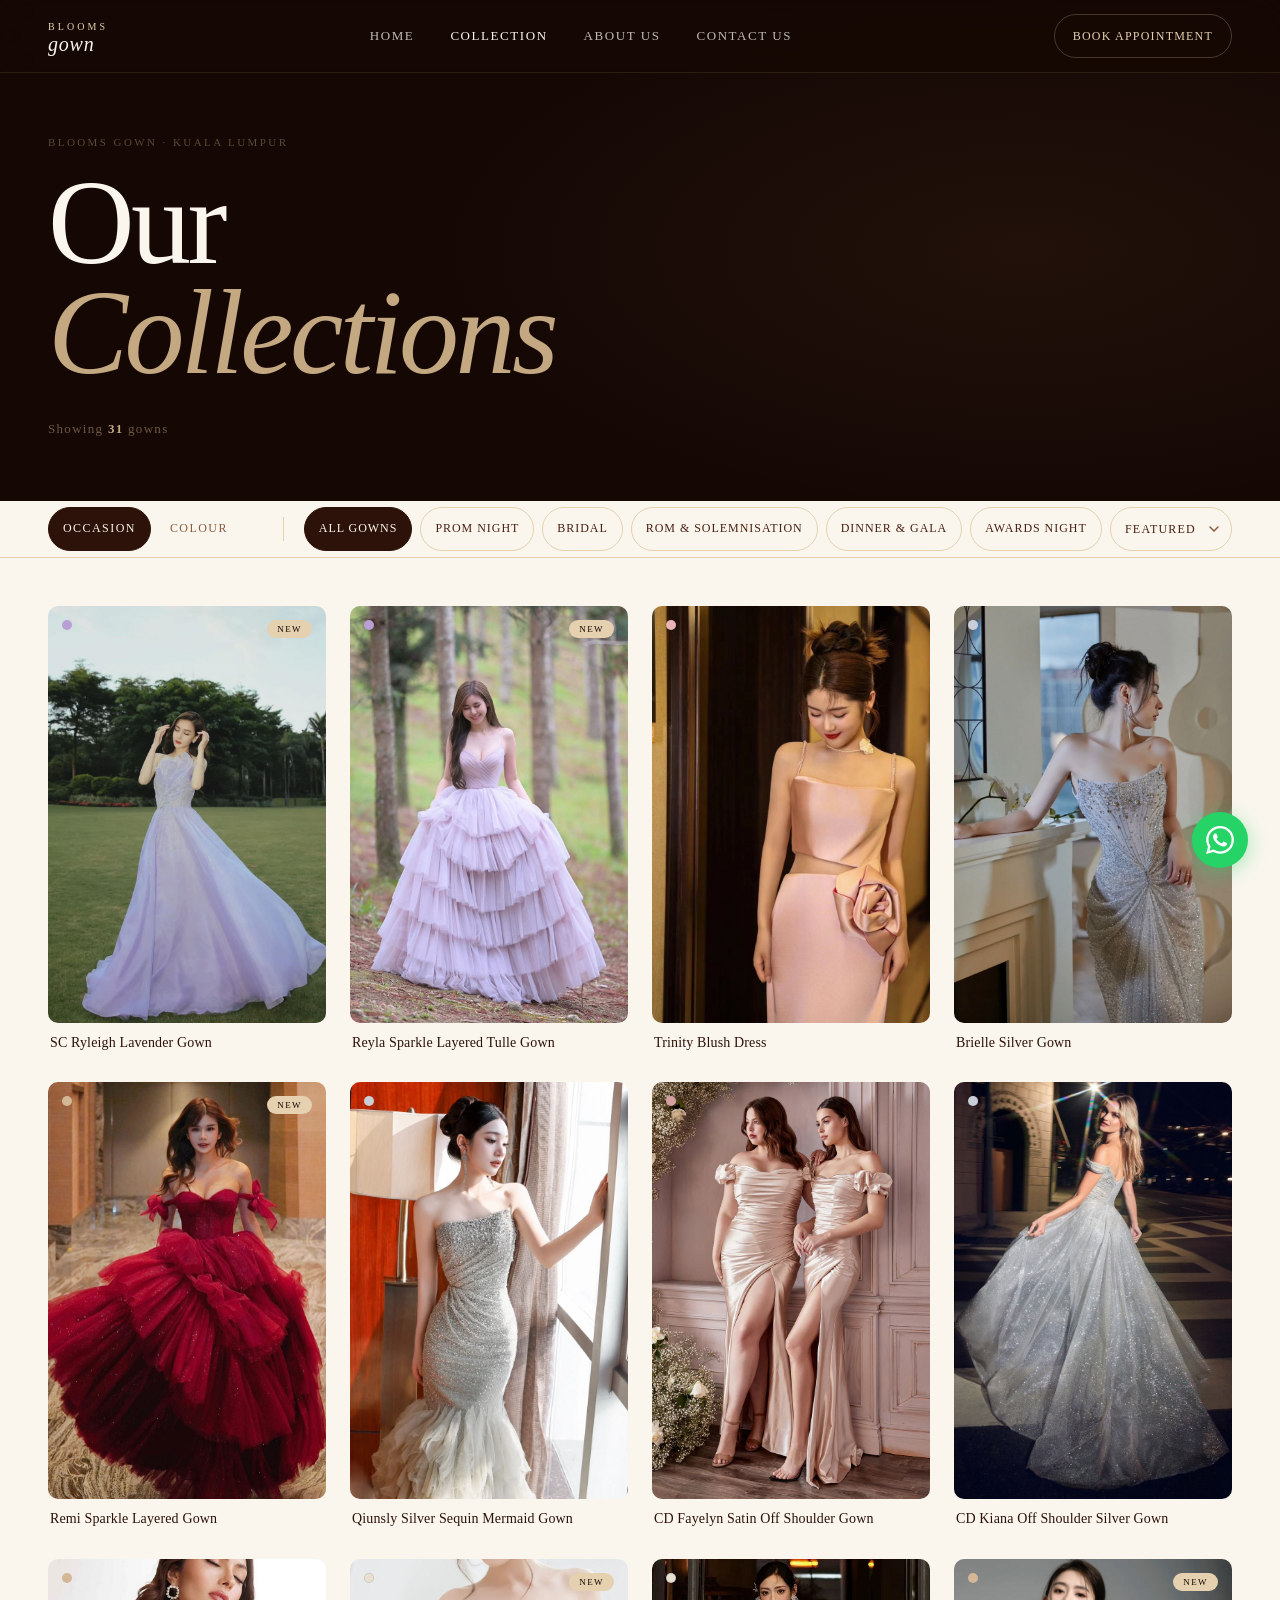
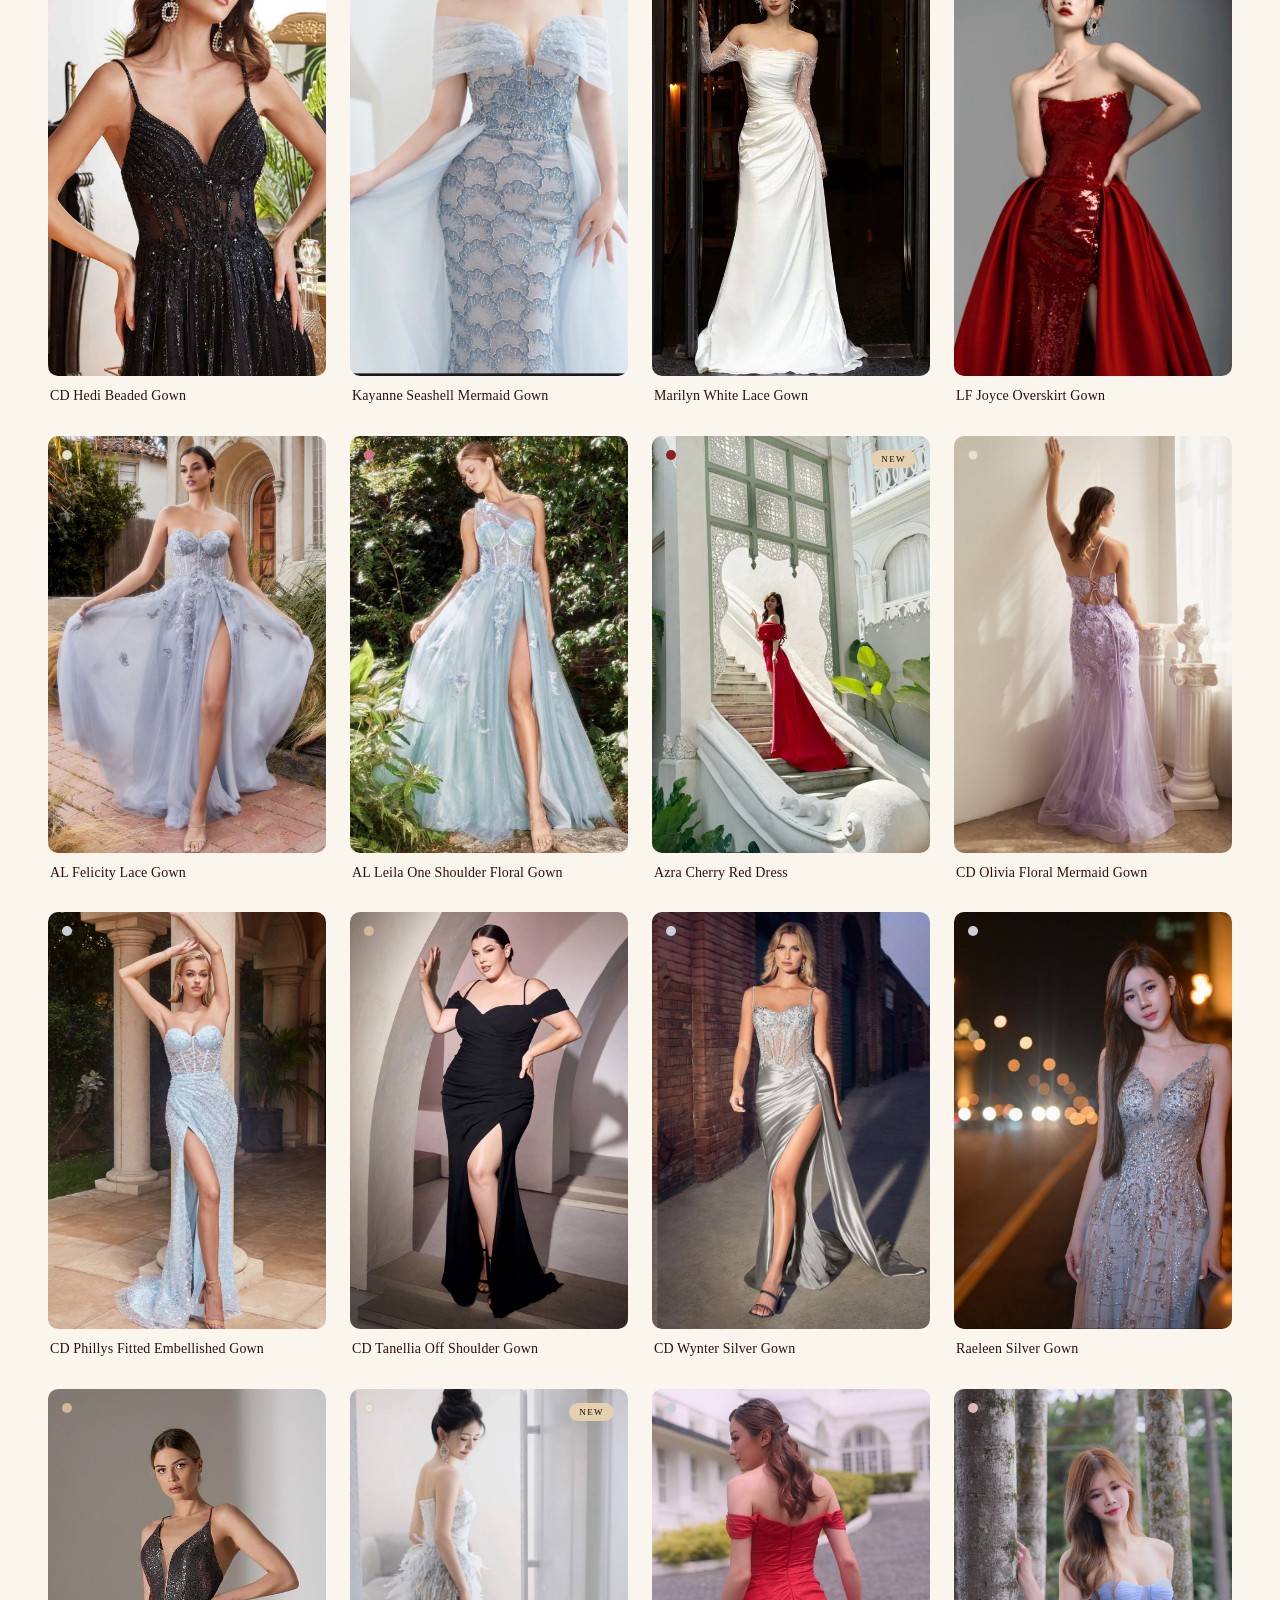
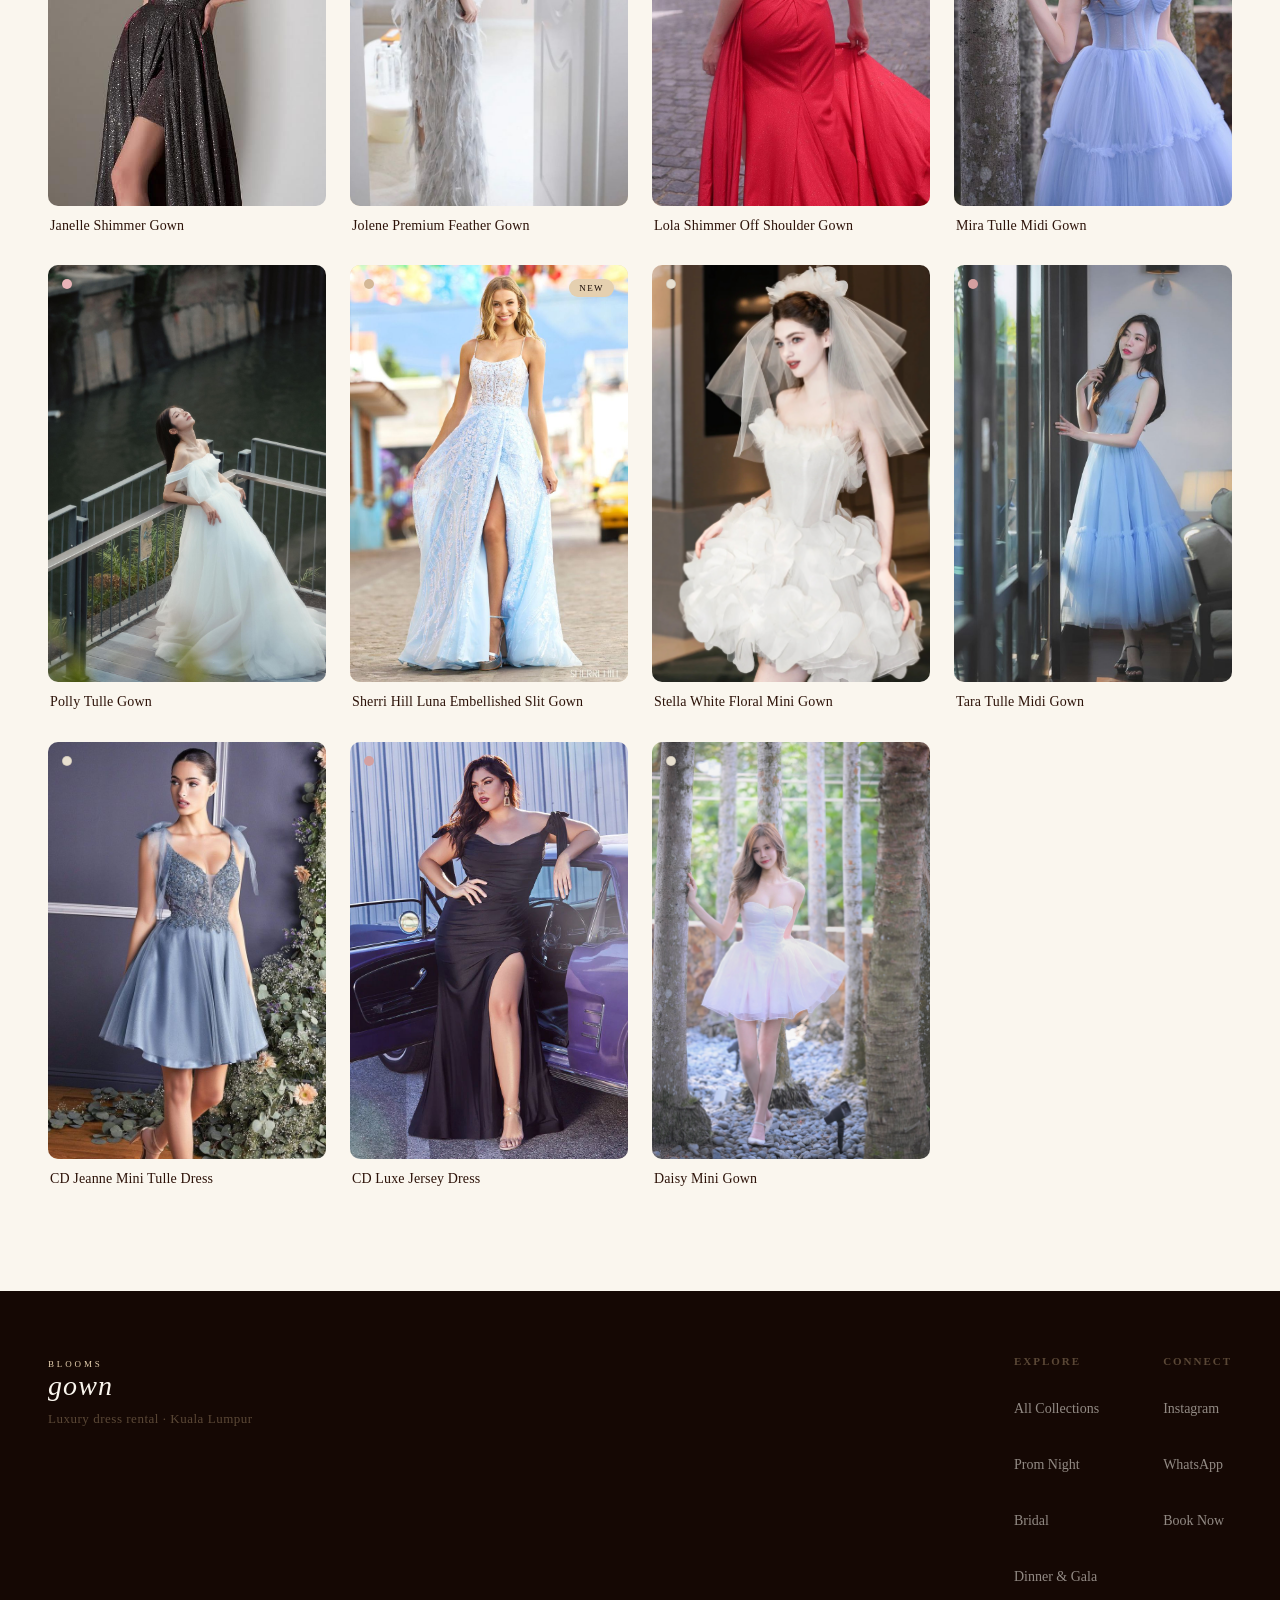
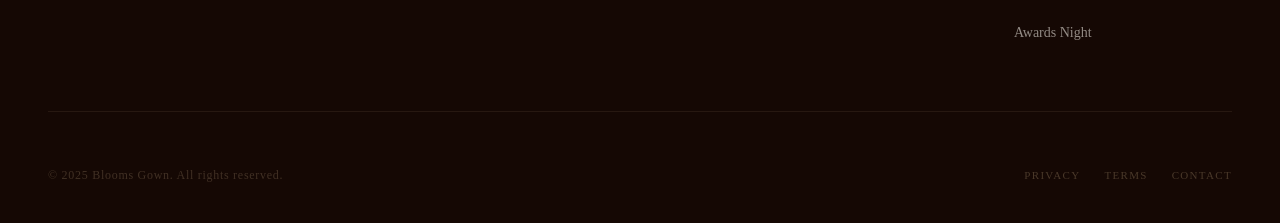
==== commit acbcf9e6: "feat: video hero, SVG gown, Instagram grid, FAQ, booking form, nav fix - Hero: replaced CSS gradient" ====
--- a/collections.html
+++ b/collections.html
@@ -27,7 +27,7 @@
       --nav-h: 72px;
     }
 
-    html { scroll-behavior: smooth; }
+    html { scroll-behavior: smooth; overflow-x: hidden; -webkit-overflow-scrolling: touch; }
     body { font-family: var(--font); background: var(--ivory); color: var(--text); overflow-x: hidden; -webkit-font-smoothing: antialiased; }
     img { display: block; max-width: 100%; }
     a { color: inherit; text-decoration: none; }
@@ -51,12 +51,12 @@
     .nav-logo .logo-blooms { font-size: 14px; font-variant: small-caps; letter-spacing: 0.22em; color: var(--sand); text-transform: lowercase; }
     .nav-logo .logo-gown { font-size: 20px; font-style: italic; color: var(--ivory); letter-spacing: 0.04em; }
     .nav-links { display: flex; gap: 36px; list-style: none; }
-    .nav-links a { font-size: 13px; letter-spacing: 0.12em; color: rgba(250,246,238,0.75); transition: color 0.25s; text-transform: uppercase; }
+    .nav-links a { font-size: 13px; letter-spacing: 0.12em; color: rgba(250,246,238,0.75); transition: color 0.25s; text-transform: uppercase; min-height: 44px; display: flex; align-items: center; }
     .nav-links a:hover, .nav-links a.active { color: var(--ivory); }
     .nav-actions { display: flex; align-items: center; gap: 20px; }
-    .nav-wa { display: flex; align-items: center; gap: 8px; font-size: 12px; letter-spacing: 0.1em; color: var(--sand); text-transform: uppercase; border: 1px solid rgba(196,168,130,0.3); padding: 8px 18px; border-radius: 100px; transition: all 0.3s var(--ease-smooth); }
+    .nav-wa { display: flex; align-items: center; gap: 8px; font-size: 12px; letter-spacing: 0.1em; color: var(--sand); text-transform: uppercase; border: 1px solid rgba(196,168,130,0.3); padding: 8px 18px; border-radius: 100px; transition: all 0.3s var(--ease-smooth); min-height: 44px; }
     .nav-wa:hover { background: rgba(196,168,130,0.1); border-color: var(--taupe); color: var(--ivory); }
-    .nav-burger { display: none; flex-direction: column; gap: 5px; padding: 8px; cursor: pointer; }
+    .nav-burger { display: none; flex-direction: column; gap: 5px; padding: 8px; cursor: pointer; min-height: 44px; min-width: 44px; align-items: center; justify-content: center; }
     .nav-burger span { display: block; width: 22px; height: 1.5px; background: var(--ivory); transition: all 0.35s var(--ease-snap); transform-origin: center; }
     .nav-burger.open span:nth-child(1) { transform: translateY(6.5px) rotate(45deg); }
     .nav-burger.open span:nth-child(2) { opacity: 0; transform: scaleX(0); }
@@ -66,15 +66,13 @@
     .drawer { position: fixed; inset: 0; z-index: 99; background: var(--dark); display: flex; flex-direction: column; justify-content: center; padding: 48px; opacity: 0; pointer-events: none; transition: opacity 0.45s var(--ease-snap); }
     .drawer.open { opacity: 1; pointer-events: all; }
     .drawer nav { display: flex; flex-direction: column; gap: 8px; }
-    .drawer nav a { font-size: clamp(36px,7vw,64px); font-style: italic; color: var(--ivory); letter-spacing: -0.01em; line-height: 1.15; opacity: 0; transform: translateY(24px); transition: opacity 0.45s var(--ease-snap), transform 0.45s var(--ease-snap), color 0.2s; }
+    .drawer nav a { font-size: clamp(36px,7vw,64px); font-style: italic; color: var(--ivory); letter-spacing: -0.01em; line-height: 1.15; opacity: 0; transform: translateY(24px); transition: opacity 0.45s var(--ease-snap), transform 0.45s var(--ease-snap), color 0.2s; min-height: 44px; display: flex; align-items: center; }
     .drawer nav a:hover { color: var(--taupe); }
     .drawer.open nav a { opacity: 1; transform: translateY(0); }
     .drawer.open nav a:nth-child(1) { transition-delay: 0.08s; }
     .drawer.open nav a:nth-child(2) { transition-delay: 0.13s; }
     .drawer.open nav a:nth-child(3) { transition-delay: 0.18s; }
     .drawer.open nav a:nth-child(4) { transition-delay: 0.23s; }
-    .drawer.open nav a:nth-child(5) { transition-delay: 0.28s; }
-    .drawer.open nav a:nth-child(6) { transition-delay: 0.33s; }
     .drawer-footer { position: absolute; bottom: 48px; left: 48px; font-size: 12px; letter-spacing: 0.15em; color: rgba(250,246,238,0.35); text-transform: uppercase; }
 
     /* ═══════ PAGE HEADER ═══════ */
@@ -131,6 +129,7 @@
       height: 56px;
       overflow-x: auto;
       scrollbar-width: none;
+      -webkit-overflow-scrolling: touch;
     }
     .filter-inner::-webkit-scrollbar { display: none; }
 
@@ -153,6 +152,7 @@
       cursor: pointer;
       transition: all 0.25s var(--ease-smooth);
       font-family: var(--font);
+      min-height: 44px;
     }
     .axis-btn.active {
       background: var(--head);
@@ -169,6 +169,7 @@
       flex: 1;
       overflow-x: auto;
       scrollbar-width: none;
+      -webkit-overflow-scrolling: touch;
     }
     .filter-chips::-webkit-scrollbar { display: none; }
 
@@ -188,6 +189,7 @@
       white-space: nowrap;
       font-family: var(--font);
       transition: all 0.25s var(--ease-smooth);
+      min-height: 44px;
     }
     .chip:hover { border-color: var(--taupe); color: var(--head); }
     .chip.active { background: var(--head); color: var(--ivory); border-color: var(--head); }
@@ -215,6 +217,7 @@
       background-repeat: no-repeat;
       background-position: right 12px center;
       transition: border-color 0.2s;
+      min-height: 44px;
     }
     .sort-select:focus { outline: none; border-color: var(--taupe); }
 
@@ -227,20 +230,20 @@
       gap: 24px;
     }
 
-    .product-card {
+    .pcard {
       display: block;
       cursor: pointer;
       transition: opacity 0.5s var(--ease-smooth), transform 0.5s var(--ease-smooth);
     }
-    .product-card.dimmed { opacity: 0.38; }
-    .product-card.entering { animation: cardEnter 0.6s var(--ease-snap) both; }
+    .pcard.hidden { display: none !important; }
+    .pcard.entering { animation: cardEnter 0.6s var(--ease-snap) both; }
     @keyframes cardEnter { from { opacity: 0; transform: translateY(24px); } to { opacity: 1; transform: translateY(0); } }
 
     .card-img-wrap { position: relative; border-radius: 10px; overflow: hidden; aspect-ratio: 2/3; background: var(--sand); }
     .card-img { width: 100%; height: 100%; object-fit: cover; transition: transform 0.6s var(--ease-smooth); }
-    .product-card:not(.dimmed):hover .card-img { transform: scale(1.05); }
+    .pcard:hover .card-img { transform: scale(1.05); }
     .card-overlay { position: absolute; inset: 0; background: rgba(21,8,4,0.5); display: flex; align-items: center; justify-content: center; opacity: 0; transition: opacity 0.35s var(--ease-smooth); }
-    .product-card:not(.dimmed):hover .card-overlay { opacity: 1; }
+    .pcard:hover .card-overlay { opacity: 1; }
     .card-overlay-text { font-size: 13px; letter-spacing: 0.12em; text-transform: uppercase; color: var(--ivory); }
 
     .card-dot { position: absolute; top: 14px; left: 14px; width: 10px; height: 10px; border-radius: 50%; }
@@ -255,13 +258,12 @@
     .co-floral    { background: linear-gradient(135deg,#e8b4b8,#d4708a); }
 
     .card-badge { position: absolute; top: 14px; right: 14px; font-size: 9px; letter-spacing: 0.16em; text-transform: uppercase; color: var(--dark); background: var(--sand); padding: 4px 10px; border-radius: 100px; }
-    .card-meta { padding: 14px 2px 0; }
-    .card-name { font-size: 14px; color: var(--head); letter-spacing: 0.01em; line-height: 1.4; margin-bottom: 6px; }
-    .card-tags { display: flex; gap: 8px; flex-wrap: wrap; }
-    .card-tag { font-size: 10px; letter-spacing: 0.12em; text-transform: uppercase; color: var(--taupe); }
+    .card-meta { padding: 10px 2px 6px; }
+    .card-name { font-size: clamp(13px,1.2vw,14px); color: var(--head); letter-spacing: 0.01em; line-height: 1.4; }
 
     /* empty state */
-    .empty-state { grid-column: 1/-1; text-align: center; padding: 80px 20px; }
+    .empty-state { grid-column: 1/-1; text-align: center; padding: 80px 20px; display: none; }
+    .empty-state.show { display: block; }
     .empty-state h3 { font-size: 24px; color: var(--head); font-weight: 400; margin-bottom: 12px; }
     .empty-state p { font-size: 15px; font-style: italic; color: var(--accent); }
 
@@ -274,7 +276,7 @@
     .footer-links { display: flex; gap: 64px; }
     .footer-col h4 { font-size: 11px; letter-spacing: 0.18em; text-transform: uppercase; color: rgba(196,168,130,0.4); margin-bottom: 20px; }
     .footer-col ul { list-style: none; display: flex; flex-direction: column; gap: 12px; }
-    .footer-col ul a { font-size: 14px; color: rgba(250,246,238,0.55); transition: color 0.2s; }
+    .footer-col ul a { font-size: 14px; color: rgba(250,246,238,0.55); transition: color 0.2s; min-height: 44px; display: flex; align-items: center; }
     .footer-col ul a:hover { color: var(--ivory); }
     .footer-bottom { display: flex; align-items: center; justify-content: space-between; gap: 20px; }
     .footer-copy { font-size: 12px; color: rgba(196,168,130,0.25); letter-spacing: 0.06em; }
@@ -297,15 +299,22 @@
       .nav-burger { display: flex; }
       .page-header { padding-left: 20px; padding-right: 20px; }
       .filter-bar { padding: 0 20px; }
+      .filter-inner { height: auto; flex-wrap: wrap; padding: 10px 0; gap: 8px; }
+      .filter-axis { margin-right: 0; width: 100%; }
+      .filter-divider { display: none; }
+      .filter-chips { width: 100%; flex: none; }
+      .filter-sort { margin-left: 0; width: 100%; }
+      .sort-select { width: 100%; }
       .collection-section { padding: 32px 20px 64px; }
-      .product-grid { grid-template-columns: repeat(2,1fr); gap: 12px; }
+      .product-grid { grid-template-columns: repeat(2,1fr); gap: 8px; }
       .footer { padding: 48px 20px 32px; }
       .footer-top { flex-direction: column; }
       .footer-links { flex-direction: column; gap: 32px; }
       .footer-bottom { flex-direction: column; align-items: flex-start; }
+      body { line-height: 1.6; }
     }
     @media (max-width: 480px) {
-      .product-grid { grid-template-columns: repeat(2,1fr); gap: 10px; }
+      .product-grid { grid-template-columns: repeat(2,1fr); gap: 8px; }
     }
   </style>
 </head>
@@ -318,10 +327,10 @@
       <span class="logo-gown">gown</span>
     </a>
     <ul class="nav-links">
-      <li><a href="collections.html" class="active">Collections</a></li>
-      <li><a href="collections.html?occasion=prom">Prom</a></li>
-      <li><a href="collections.html?occasion=bridal">Bridal</a></li>
-      <li><a href="collections.html?occasion=dinner">Dinner</a></li>
+      <li><a href="index.html">Home</a></li>
+      <li><a href="collections.html" class="active">Collection</a></li>
+      <li><a href="index.html#about">About Us</a></li>
+      <li><a href="index.html#contact">Contact Us</a></li>
     </ul>
     <div class="nav-actions">
       <a href="https://wa.link/bloomsgown" target="_blank" rel="noopener" class="nav-wa">Book Appointment</a>
@@ -334,12 +343,10 @@
   <!-- DRAWER -->
   <div class="drawer" id="drawer" role="dialog" aria-label="Navigation menu">
     <nav>
-      <a href="collections.html">Collections</a>
-      <a href="collections.html?occasion=prom">Prom Night</a>
-      <a href="collections.html?occasion=bridal">Bridal</a>
-      <a href="collections.html?occasion=dinner">Dinner &amp; Gala</a>
-      <a href="collections.html?occasion=awards">Awards Night</a>
-      <a href="https://wa.link/bloomsgown" target="_blank" rel="noopener">Book Appointment &#8599;</a>
+      <a href="index.html">Home</a>
+      <a href="collections.html">Collection</a>
+      <a href="index.html#about">About Us</a>
+      <a href="index.html#contact">Contact Us</a>
     </nav>
     <p class="drawer-footer">Blooms Gown · Kuala Lumpur</p>
   </div>
@@ -353,7 +360,7 @@
         <span class="line"><span class="line-inner">Collections</span></span>
       </h1>
       <div class="page-header-meta">
-        <p class="count-display" id="countDisplay">Showing <strong id="countNum">31</strong> gowns</p>
+        <p class="count-display" id="countDisplay">Showing <strong id="countNum">0</strong> gowns</p>
       </div>
     </div>
   </section>
@@ -408,7 +415,12 @@
   <!-- COLLECTION GRID -->
   <main>
     <section class="collection-section">
-      <div class="product-grid" id="productGrid" aria-label="Gown collection"></div>
+      <div class="product-grid" id="productGrid" aria-label="Gown collection">
+        <div class="empty-state" id="emptyState">
+          <h3>No gowns found</h3>
+          <p>Try a different filter or browse all gowns.</p>
+        </div>
+      </div>
     </section>
   </main>
 
@@ -477,7 +489,6 @@
     document.addEventListener('keydown', e => { if (e.key === 'Escape' && drawerOpen) toggleDrawer(false); });
 
     // ── STATE ──
-    const occMap = { prom:'Prom', bridal:'Bridal', rom:'ROM', dinner:'Dinner', awards:'Awards', photoshoot:'Photoshoot' };
     let currentAxis = 'occasion';
     let activeOccasion = 'all';
     let activeColour = 'all';
@@ -508,7 +519,7 @@
           occasionChips.style.display = 'none';
           colourChips.style.display = 'flex';
         }
-        renderGrid();
+        applyFilters();
       });
     });
 
@@ -518,7 +529,7 @@
         activeOccasion = chip.dataset.occasion;
         document.querySelectorAll('#occasionChips .chip').forEach(c => c.classList.remove('active'));
         chip.classList.add('active');
-        renderGrid();
+        applyFilters();
       });
     });
 
@@ -528,7 +539,7 @@
         activeColour = chip.dataset.colour;
         document.querySelectorAll('#colourChips .chip').forEach(c => c.classList.remove('active'));
         chip.classList.add('active');
-        renderGrid();
+        applyFilters();
       });
     });
 
@@ -557,68 +568,77 @@
       return arr.sort((a,b) => a.order - b.order);
     }
 
-    // ── RENDER ──
+    // ── CARDS REFERENCE ──
     const grid = document.getElementById('productGrid');
     const countNum = document.getElementById('countNum');
-
-    function buildCard(p, matched) {
-      const img = p.images[0] || '';
-      const occ = p.occasions.map(k => occMap[k] || k).join(' · ');
-      const a = document.createElement('a');
-      a.className = 'product-card' + (matched ? '' : ' dimmed');
-      a.href = 'product.html?id=' + p.id;
-      a.dataset.id = p.id;
-      a.setAttribute('aria-label', p.name);
-      a.innerHTML =
-        '<div class="card-img-wrap">' +
-          '<img class="card-img" src="images/' + img + '" alt="' + p.name + '" loading="lazy">' +
-          '<div class="card-dot ' + p.dot + '" aria-hidden="true"></div>' +
-          (p.isNew ? '<span class="card-badge">New</span>' : '') +
-          '<div class="card-overlay" aria-hidden="true"><span class="card-overlay-text">View Gown &#8594;</span></div>' +
-        '</div>' +
-        '<div class="card-meta">' +
-          '<p class="card-name">' + p.name + '</p>' +
-          '<div class="card-tags"><span class="card-tag">' + p.silhouette + '</span><span class="card-tag"> · </span><span class="card-tag">' + occ + '</span></div>' +
-        '</div>';
-      return a;
-    }
-
+    const emptyEl = document.getElementById('emptyState');
+    let cards = [];
+
+    // Intersection Observer for lazy reveal
+    const pio = new IntersectionObserver(entries => {
+      entries.forEach(e => {
+        if (e.isIntersecting) { e.target.classList.add('entering'); pio.unobserve(e.target); }
+      });
+    }, { threshold: 0.08, rootMargin: '0px 0px -30px 0px' });
+
+    // ── APPLY FILTERS (hide/show) ──
+    function applyFilters() {
+      let visible = 0;
+      cards.forEach(c => {
+        const occ = c.dataset.occasion || '';
+        const col = c.dataset.colour || '';
+        const occOk = activeOccasion === 'all' || occ.split(' ').includes(activeOccasion);
+        const colOk = activeColour === 'all' || col === activeColour;
+        const show = occOk && colOk;
+        if (show) {
+          c.classList.remove('hidden');
+          visible++;
+          if (!c.classList.contains('entering')) pio.observe(c);
+        } else {
+          c.classList.add('hidden');
+        }
+      });
+      countNum.textContent = visible;
+      emptyEl.classList.toggle('show', visible === 0);
+    }
+
+    // ── RENDER GRID ──
     function renderGrid() {
       const sorted = getSorted(window.PRODUCTS);
-      const matched = sorted.filter(p => isMatch(p));
-      const unmatched = sorted.filter(p => !isMatch(p));
-
-      // Update count
-      countNum.textContent = matched.length;
-
-      // Smart sort: matched first, then unmatched (dimmed)
-      const ordered = [...matched, ...unmatched];
-
-      // Animate reorder via DOM rebuild with stagger
-      // Remove existing cards
-      while (grid.firstChild) grid.removeChild(grid.firstChild);
-
-      if (matched.length === 0) {
-        const empty = document.createElement('div');
-        empty.className = 'empty-state';
-        empty.innerHTML = '<h3>No gowns found</h3><p>Try a different filter or browse all gowns.</p>';
-        grid.appendChild(empty);
-        return;
-      }
-
-      ordered.forEach((p, i) => {
-        const isMatched = matched.includes(p);
-        const card = buildCard(p, isMatched);
-        if (isMatched) {
-          card.style.animationDelay = (i * 0.04) + 's';
-          card.classList.add('entering');
-        }
-        grid.appendChild(card);
-      });
+
+      // Clear existing cards (not empty-state)
+      cards.forEach(c => c.remove());
+      cards = [];
+
+      sorted.forEach((p, i) => {
+        const img = p.images[0] || '';
+        const a = document.createElement('a');
+        a.className = 'pcard';
+        a.href = 'product.html?id=' + p.id;
+        a.dataset.id = p.id;
+        a.dataset.occasion = p.occasions.join(' ');
+        a.dataset.colour = p.colorKey || '';
+        a.setAttribute('aria-label', p.name);
+        a.style.animationDelay = (i * 0.03) + 's';
+        a.innerHTML =
+          '<div class="card-img-wrap">' +
+            '<img class="card-img" src="images/' + img + '" alt="' + p.name + '" loading="lazy">' +
+            '<div class="card-dot ' + p.dot + '" aria-hidden="true"></div>' +
+            (p.isNew ? '<span class="card-badge">New</span>' : '') +
+            '<div class="card-overlay" aria-hidden="true"><span class="card-overlay-text">View Gown &#8594;</span></div>' +
+          '</div>' +
+          '<div class="card-meta">' +
+            '<p class="card-name">' + p.name + '</p>' +
+          '</div>';
+        grid.insertBefore(a, emptyEl);
+        cards.push(a);
+        pio.observe(a);
+      });
+
+      applyFilters();
     }
 
     // ── INIT ──
-    // Apply URL params to UI
     if (urlOcc) {
       document.querySelectorAll('#occasionChips .chip').forEach(c => {
         c.classList.toggle('active', c.dataset.occasion === urlOcc);
